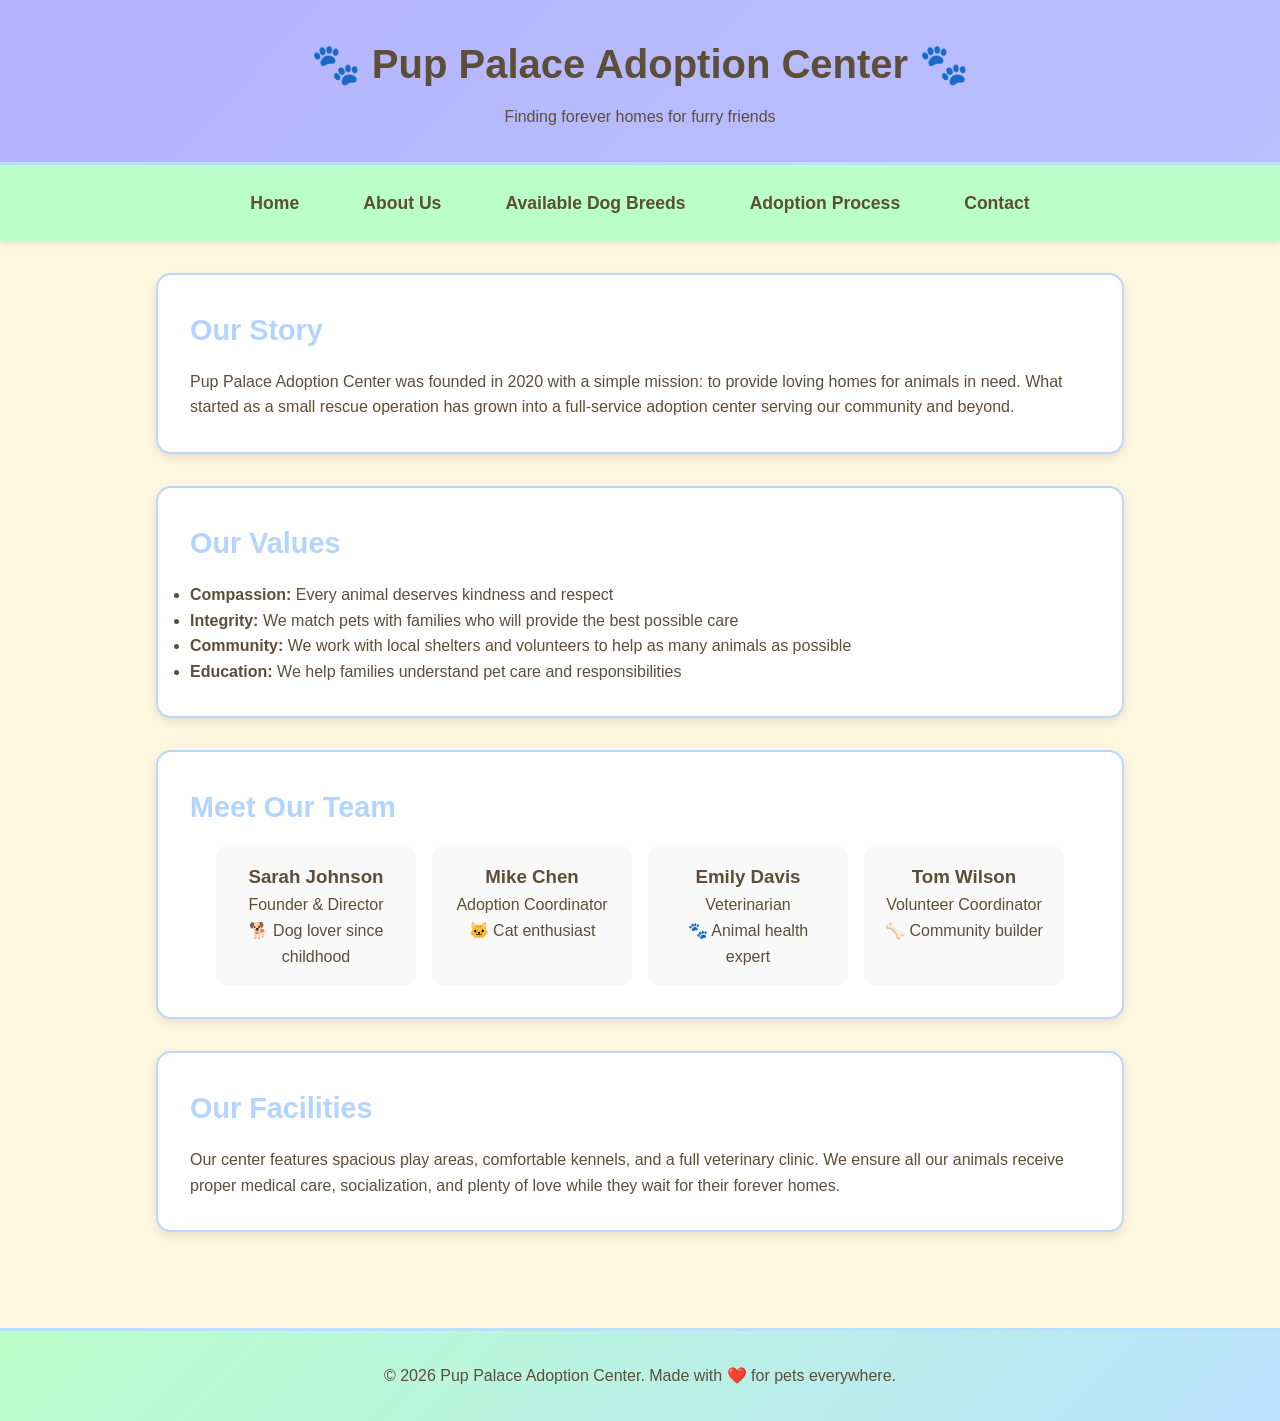
==== about.html @ 203170e4 "Index.html Late night. also crashed out a bit but still needs work and tweaks. and need to make it r" ====
<!DOCTYPE html>
<html lang="en">
<head>
  <meta charset="UTF-8">
  <meta name="viewport" content="width=device-width, initial-scale=1.0">
  <title>About Us - Pup Palace Adoption Center</title>
  <link rel="stylesheet" href="styles.css">
</head>

<body>

  <header>
    <h1>🐾 Pup Palace Adoption Center 🐾</h1>
    <p>Finding forever homes for furry friends</p>
  </header>

  <nav>
    <a href="index.html">Home</a>
    <a href="about.html">About Us</a>
    <a href="pets.html">Available Dog Breeds</a>
    <a href="process.html">Adoption Process</a>
    <a href="contact.html">Contact</a>
  </nav>

  <div class="container">
    <div class="card">
      <h2>Our Story</h2>
      <p>Pup Palace Adoption Center was founded in 2020 with a simple mission: to provide loving homes for animals in need. What started as a small rescue operation has grown into a full-service adoption center serving our community and beyond.</p>
    </div>

    <div class="card">
      <h2>Our Values</h2>
      <ul>
        <li><strong>Compassion:</strong> Every animal deserves kindness and respect</li>
        <li><strong>Integrity:</strong> We match pets with families who will provide the best possible care</li>
        <li><strong>Community:</strong> We work with local shelters and volunteers to help as many animals as possible</li>
        <li><strong>Education:</strong> We help families understand pet care and responsibilities</li>
      </ul>
    </div>

    <div class="card">
      <h2>Meet Our Team</h2>
      <div class="team">
        <div class="team-member">
          <h3>Sarah Johnson</h3>
          <p>Founder & Director</p>
          <p>🐕 Dog lover since childhood</p>
        </div>
        <div class="team-member">
          <h3>Mike Chen</h3>
          <p>Adoption Coordinator</p>
          <p>🐱 Cat enthusiast</p>
        </div>
        <div class="team-member">
          <h3>Emily Davis</h3>
          <p>Veterinarian</p>
          <p>🐾 Animal health expert</p>
        </div>
        <div class="team-member">
          <h3>Tom Wilson</h3>
          <p>Volunteer Coordinator</p>
          <p>🦴 Community builder</p>
        </div>
      </div>
    </div>

    <div class="card">
      <h2>Our Facilities</h2>
      <p>Our center features spacious play areas, comfortable kennels, and a full veterinary clinic. We ensure all our animals receive proper medical care, socialization, and plenty of love while they wait for their forever homes.</p>
    </div>
  </div>

  <footer>
    <p>&copy; 2026 Pup Palace Adoption Center. Made with ❤️ for pets everywhere.</p>
  </footer>
</body>
</html>
---- styles.css ----
/* might have to make the colors less blue while it may be my favorite color and alll, but i dont think i see many blue websites or often..maybe more of a feel good color wil do better? */
* {
  margin: 0;
  padding: 0;
  box-sizing: border-box;
  font-family: 'Arial', sans-serif;
}

body {
  line-height: 1.6;
  background-color: #fef7e0;
  color: #5d4e37;
}

header {
  background: linear-gradient(135deg, #b4b3ff, #bac1ff);
  color: #5d4e37;
  padding: 2rem 1rem;
  text-align: center;
  border-bottom: 3px solid #bae0ff;
}

header h1 {
  font-size: 2.5rem;
  margin-bottom: 0.5rem;
}

nav {
  display: flex;
  justify-content: space-around;
  background: #baffc9;
  padding: 1rem;
  box-shadow: 0 2px 4px rgba(0,0,0,0.1);
}

nav a {
  color: #5d4e37;
  text-decoration: none;
  font-size: 1.1rem;
  font-weight: bold;
  padding: 0.5rem 1rem;
  border-radius: 20px;
  transition: background-color 0.3s;
}

nav a:hover {
  background-color: #a8e6cf;
}

.container {
  padding: 2rem 1rem;
  max-width: 1000px;
  margin: 0 auto;
}

.card {
  background: #fff;
  padding: 2rem;
  margin-bottom: 2rem;
  border-radius: 15px;
  box-shadow: 0 4px 8px rgba(0,0,0,0.1);
  border: 2px solid #bad8ff;
}

.card h2 {
  color: #b3d4ff;
  margin-bottom: 1rem;
  font-size: 1.8rem;
}

.hero {
  text-align: center;
  margin-bottom: 2rem;
}

.hero p {
  font-size: 1.2rem;
  margin-bottom: 1rem;
}

.cta-button,
.adopt-button,
.submit-button {
  display: inline-block;
  background: #b3c5ff;
  color: #5d4e37;
  padding: 1rem 2rem;
  text-decoration: none;
  border-radius: 25px;
  font-weight: bold;
  transition: background-color 0.3s;
  border: none;
  cursor: pointer;
}

.cta-button:hover,
.adopt-button:hover,
.submit-button:hover {
  background: #86b5e0;
}

footer {
  text-align: center;
  padding: 2rem;
  background: linear-gradient(135deg, #baffc9, #bae3ff);
  color: #5d4e37;
  margin-top: 2rem;
  border-top: 3px solid #bae0ff;
}

.pets-grid {
  display: grid;
  grid-template-columns: repeat(auto-fit, minmax(300px, 1fr));
  gap: 2rem;
  margin-bottom: 2rem;
}

.pet-card {
  background: #fff;
  padding: 1.5rem;
  border-radius: 15px;
  box-shadow: 0 4px 8px rgba(0,0,0,0.1);
  border: 2px solid #bad8ff;
  transition: transform 0.3s;
}

.pet-card:hover {
  transform: translateY(-5px);
}

.pet-card h3 {
  color: #b3d4ff;
  margin-bottom: 0.5rem;
  font-size: 1.5rem;
}

.pet-info {
  margin-bottom: 1rem;
}

.pet-info p {
  margin-bottom: 0.5rem;
}

.pet-image {
  width: 100%;
  height: 200px;
  object-fit: cover;
  border-radius: 10px;
  margin-bottom: 1rem;
}

.filter-section {
  background: #fff;
  padding: 1.5rem;
  border-radius: 15px;
  box-shadow: 0 4px 8px rgba(0,0,0,0.1);
  border: 2px solid #bad8ff;
  margin-bottom: 2rem;
  text-align: center;
}

.filter-buttons {
  display: flex;
  flex-wrap: wrap;
  gap: 1rem;
  justify-content: center;
  margin-top: 1rem;
}

.filter-btn {
  background: #baffc9;
  color: #5d4e37;
  padding: 0.5rem 1rem;
  border: none;
  border-radius: 20px;
  cursor: pointer;
  font-weight: bold;
  transition: background-color 0.3s;
}

.filter-btn:hover,
.filter-btn.active {
  background: #86b5e0;
}

.team {
  display: flex;
  flex-wrap: wrap;
  gap: 1rem;
  justify-content: center;
}

.team-member,
.contact-item,
.hours {
  background: #f9f9f9;
  padding: 1rem;
  border-radius: 10px;
}

.team-member {
  text-align: center;
  flex: 1 1 200px;
  max-width: 200px;
}

.contact-grid {
  display: grid;
  grid-template-columns: repeat(auto-fit, minmax(250px, 1fr));
  gap: 2rem;
  margin-bottom: 2rem;
}

.contact-item h3,
.hours h4 {
  color: #5d4e37;
  margin-bottom: 0.5rem;
}

.form-group {
  margin-bottom: 1rem;
}

.form-group label {
  display: block;
  margin-bottom: 0.5rem;
  font-weight: bold;
  color: #5d4e37;
}

.form-group input,
.form-group textarea,
.form-group select {
  width: 100%;
  padding: 0.75rem;
  border: 2px solid #bad8ff;
  border-radius: 8px;
  font-size: 1rem;
  background: #fef7e0;
}

.form-group textarea {
  resize: vertical;
  min-height: 100px;
}

.process-steps {
  counter-reset: step-counter;
}

.step {
  counter-increment: step-counter;
  margin-bottom: 2rem;
  padding-left: 3rem;
  position: relative;
}

.step::before {
  content: counter(step-counter);
  position: absolute;
  left: 0;
  top: 0;
  background: #b3c5ff;
  color: white;
  width: 2rem;
  height: 2rem;
  border-radius: 50%;
  display: flex;
  align-items: center;
  justify-content: center;
  font-weight: bold;
}

.step h3 {
  color: #5d4e37;
  margin-bottom: 0.5rem;
}

.requirements {
  background: #f9f9f9;
  padding: 1rem;
  border-radius: 10px;
  margin-top: 1rem;
}

.requirements ul {
  margin-left: 1rem;
}

@media (min-width: 600px) {
  nav {
    justify-content: center;
    gap: 2rem;
  }

  .container {
    max-width: 1000px;
    margin: auto;
  }
}
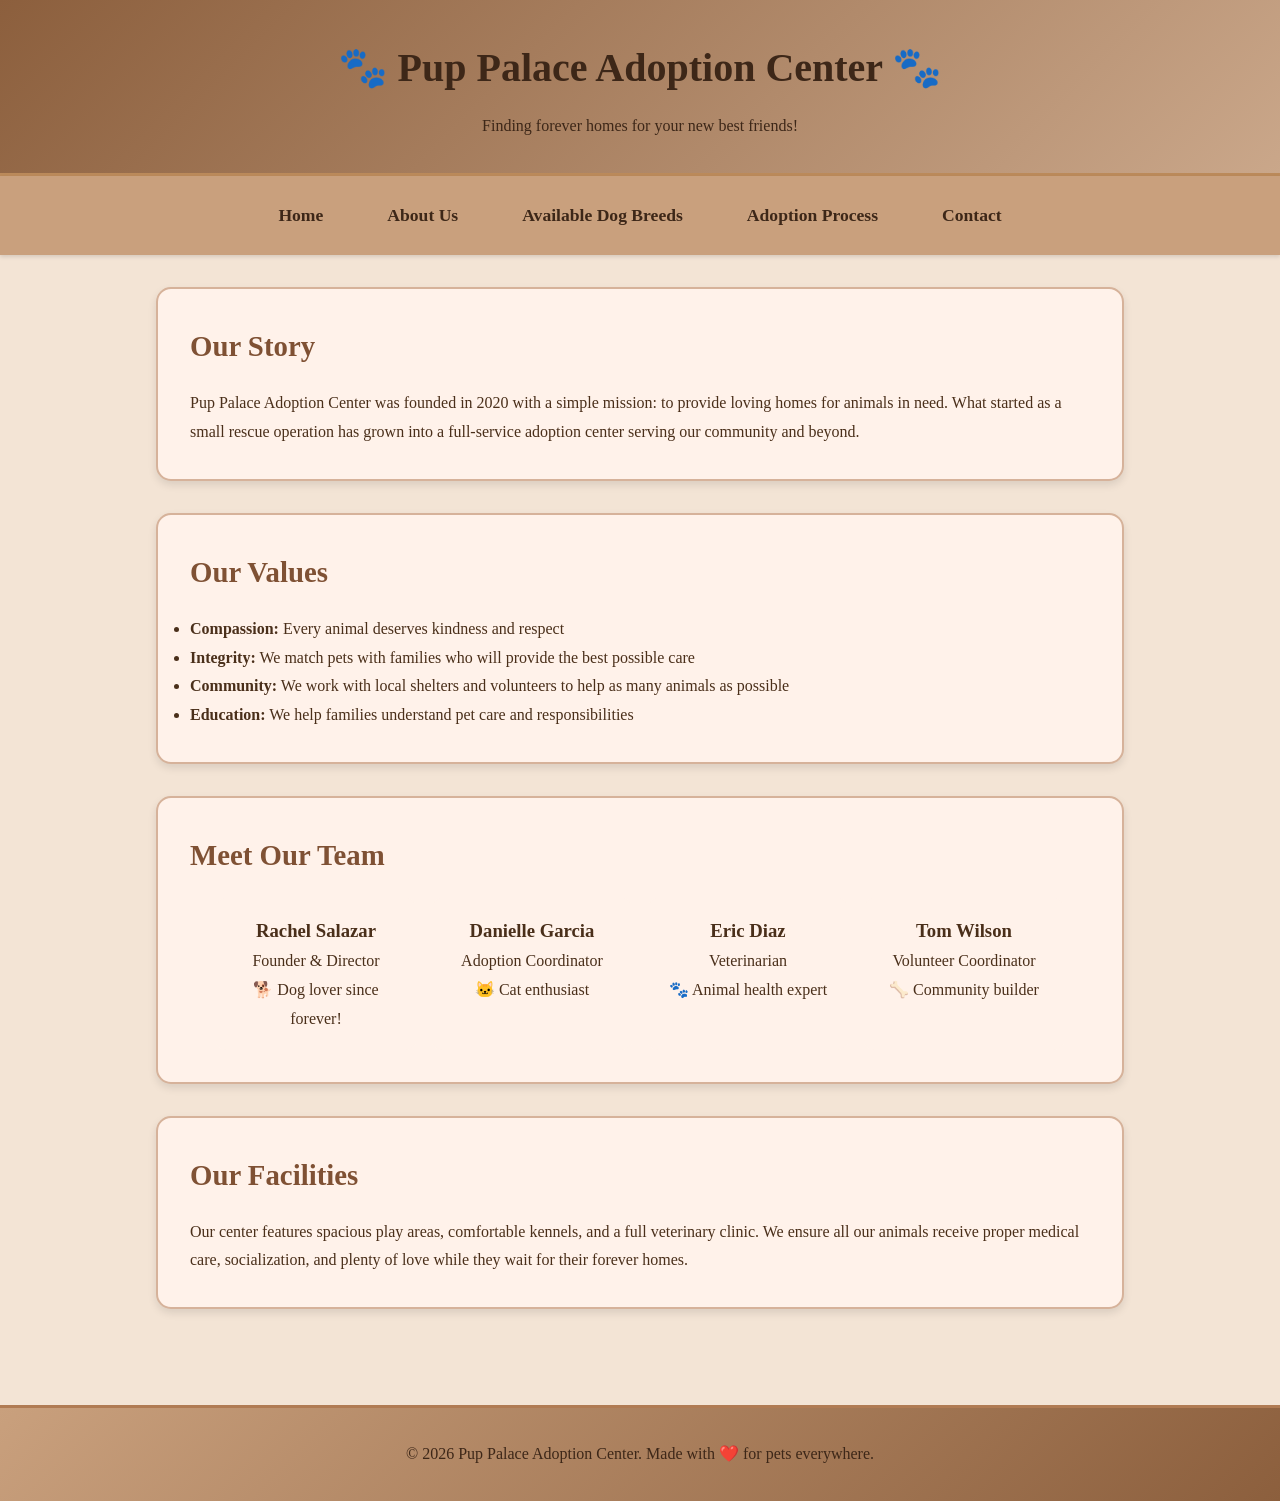
==== commit 5a0dbed7: "index.html hey its time right?" ====
--- a/about.html
+++ b/about.html
@@ -11,7 +11,7 @@
 
   <header>
     <h1>🐾 Pup Palace Adoption Center 🐾</h1>
-    <p>Finding forever homes for furry friends</p>
+    <p>Finding forever homes for your new best friends!</p>
   </header>
 
   <nav>
@@ -42,17 +42,17 @@
       <h2>Meet Our Team</h2>
       <div class="team">
         <div class="team-member">
-          <h3>Sarah Johnson</h3>
+          <h3>Rachel Salazar</h3>
           <p>Founder & Director</p>
-          <p>🐕 Dog lover since childhood</p>
+          <p>🐕 Dog lover since forever!</p>
         </div>
         <div class="team-member">
-          <h3>Mike Chen</h3>
+          <h3>Danielle Garcia</h3>
           <p>Adoption Coordinator</p>
           <p>🐱 Cat enthusiast</p>
         </div>
         <div class="team-member">
-          <h3>Emily Davis</h3>
+          <h3>Eric Diaz</h3>
           <p>Veterinarian</p>
           <p>🐾 Animal health expert</p>
         </div>
--- a/styles.css
+++ b/styles.css
@@ -1,23 +1,23 @@
-/* might have to make the colors less blue while it may be my favorite color and alll, but i dont think i see many blue websites or often..maybe more of a feel good color wil do better? */
+/* Cozy brown color palette for the site */
 * {
   margin: 0;
   padding: 0;
   box-sizing: border-box;
-  font-family: 'Arial', sans-serif;
+  font-family: 'Georgia', 'Palatino Linotype', 'Book Antiqua', serif;
 }
 
 body {
-  line-height: 1.6;
-  background-color: #fef7e0;
-  color: #5d4e37;
+  line-height: 1.8;
+  background-color: #f3e4d5;
+  color: #4a2f1a;
 }
 
 header {
-  background: linear-gradient(135deg, #b4b3ff, #bac1ff);
-  color: #5d4e37;
+  background: linear-gradient(135deg, #8c5f3d, #caa78a);
+  color: #3d2718;
   padding: 2rem 1rem;
   text-align: center;
-  border-bottom: 3px solid #bae0ff;
+  border-bottom: 3px solid #bb8a5a;
 }
 
 header h1 {
@@ -28,13 +28,13 @@
 nav {
   display: flex;
   justify-content: space-around;
-  background: #baffc9;
+  background: #c9a07d;
   padding: 1rem;
-  box-shadow: 0 2px 4px rgba(0,0,0,0.1);
+  box-shadow: 0 2px 4px rgba(0,0,0,0.12);
 }
 
 nav a {
-  color: #5d4e37;
+  color: #3d2718;
   text-decoration: none;
   font-size: 1.1rem;
   font-weight: bold;
@@ -44,7 +44,7 @@
 }
 
 nav a:hover {
-  background-color: #a8e6cf;
+  background-color: #b28766;
 }
 
 .container {
@@ -53,17 +53,25 @@
   margin: 0 auto;
 }
 
+.card,
+.pet-card,
+.filter-section,
+.team-member,
+.contact-item,
+.hours {
+  background: #fff2ea;
+}
+
 .card {
-  background: #fff;
   padding: 2rem;
   margin-bottom: 2rem;
   border-radius: 15px;
   box-shadow: 0 4px 8px rgba(0,0,0,0.1);
-  border: 2px solid #bad8ff;
+  border: 2px solid #d6b29a;
 }
 
 .card h2 {
-  color: #b3d4ff;
+  color: #7f5134;
   margin-bottom: 1rem;
   font-size: 1.8rem;
 }
@@ -80,10 +88,11 @@
 
 .cta-button,
 .adopt-button,
-.submit-button {
+.submit-button,
+.filter-btn {
   display: inline-block;
-  background: #b3c5ff;
-  color: #5d4e37;
+  background: #b07b53;
+  color: #fff;
   padding: 1rem 2rem;
   text-decoration: none;
   border-radius: 25px;
@@ -93,19 +102,25 @@
   cursor: pointer;
 }
 
+.filter-btn {
+  padding: 0.5rem 1rem;
+}
+
 .cta-button:hover,
 .adopt-button:hover,
-.submit-button:hover {
-  background: #86b5e0;
+.submit-button:hover,
+.filter-btn:hover,
+.filter-btn.active {
+  background: #8f5b37;
 }
 
 footer {
   text-align: center;
   padding: 2rem;
-  background: linear-gradient(135deg, #baffc9, #bae3ff);
-  color: #5d4e37;
+  background: linear-gradient(135deg, #c9a07d, #8c5f3d);
+  color: #3d2718;
   margin-top: 2rem;
-  border-top: 3px solid #bae0ff;
+  border-top: 3px solid #b07b53;
 }
 
 .pets-grid {
@@ -116,11 +131,10 @@
 }
 
 .pet-card {
-  background: #fff;
   padding: 1.5rem;
   border-radius: 15px;
   box-shadow: 0 4px 8px rgba(0,0,0,0.1);
-  border: 2px solid #bad8ff;
+  border: 2px solid #d6b29a;
   transition: transform 0.3s;
 }
 
@@ -129,7 +143,7 @@
 }
 
 .pet-card h3 {
-  color: #b3d4ff;
+  color: #7f5134;
   margin-bottom: 0.5rem;
   font-size: 1.5rem;
 }
@@ -151,11 +165,10 @@
 }
 
 .filter-section {
-  background: #fff;
   padding: 1.5rem;
   border-radius: 15px;
   box-shadow: 0 4px 8px rgba(0,0,0,0.1);
-  border: 2px solid #bad8ff;
+  border: 2px solid #d6b29a;
   margin-bottom: 2rem;
   text-align: center;
 }
@@ -169,19 +182,7 @@
 }
 
 .filter-btn {
-  background: #baffc9;
-  color: #5d4e37;
-  padding: 0.5rem 1rem;
-  border: none;
-  border-radius: 20px;
-  cursor: pointer;
-  font-weight: bold;
-  transition: background-color 0.3s;
-}
-
-.filter-btn:hover,
-.filter-btn.active {
-  background: #86b5e0;
+  color: #fff;
 }
 
 .team {
@@ -194,7 +195,6 @@
 .team-member,
 .contact-item,
 .hours {
-  background: #f9f9f9;
   padding: 1rem;
   border-radius: 10px;
 }
@@ -214,7 +214,7 @@
 
 .contact-item h3,
 .hours h4 {
-  color: #5d4e37;
+  color: #4a2f1a;
   margin-bottom: 0.5rem;
 }
 
